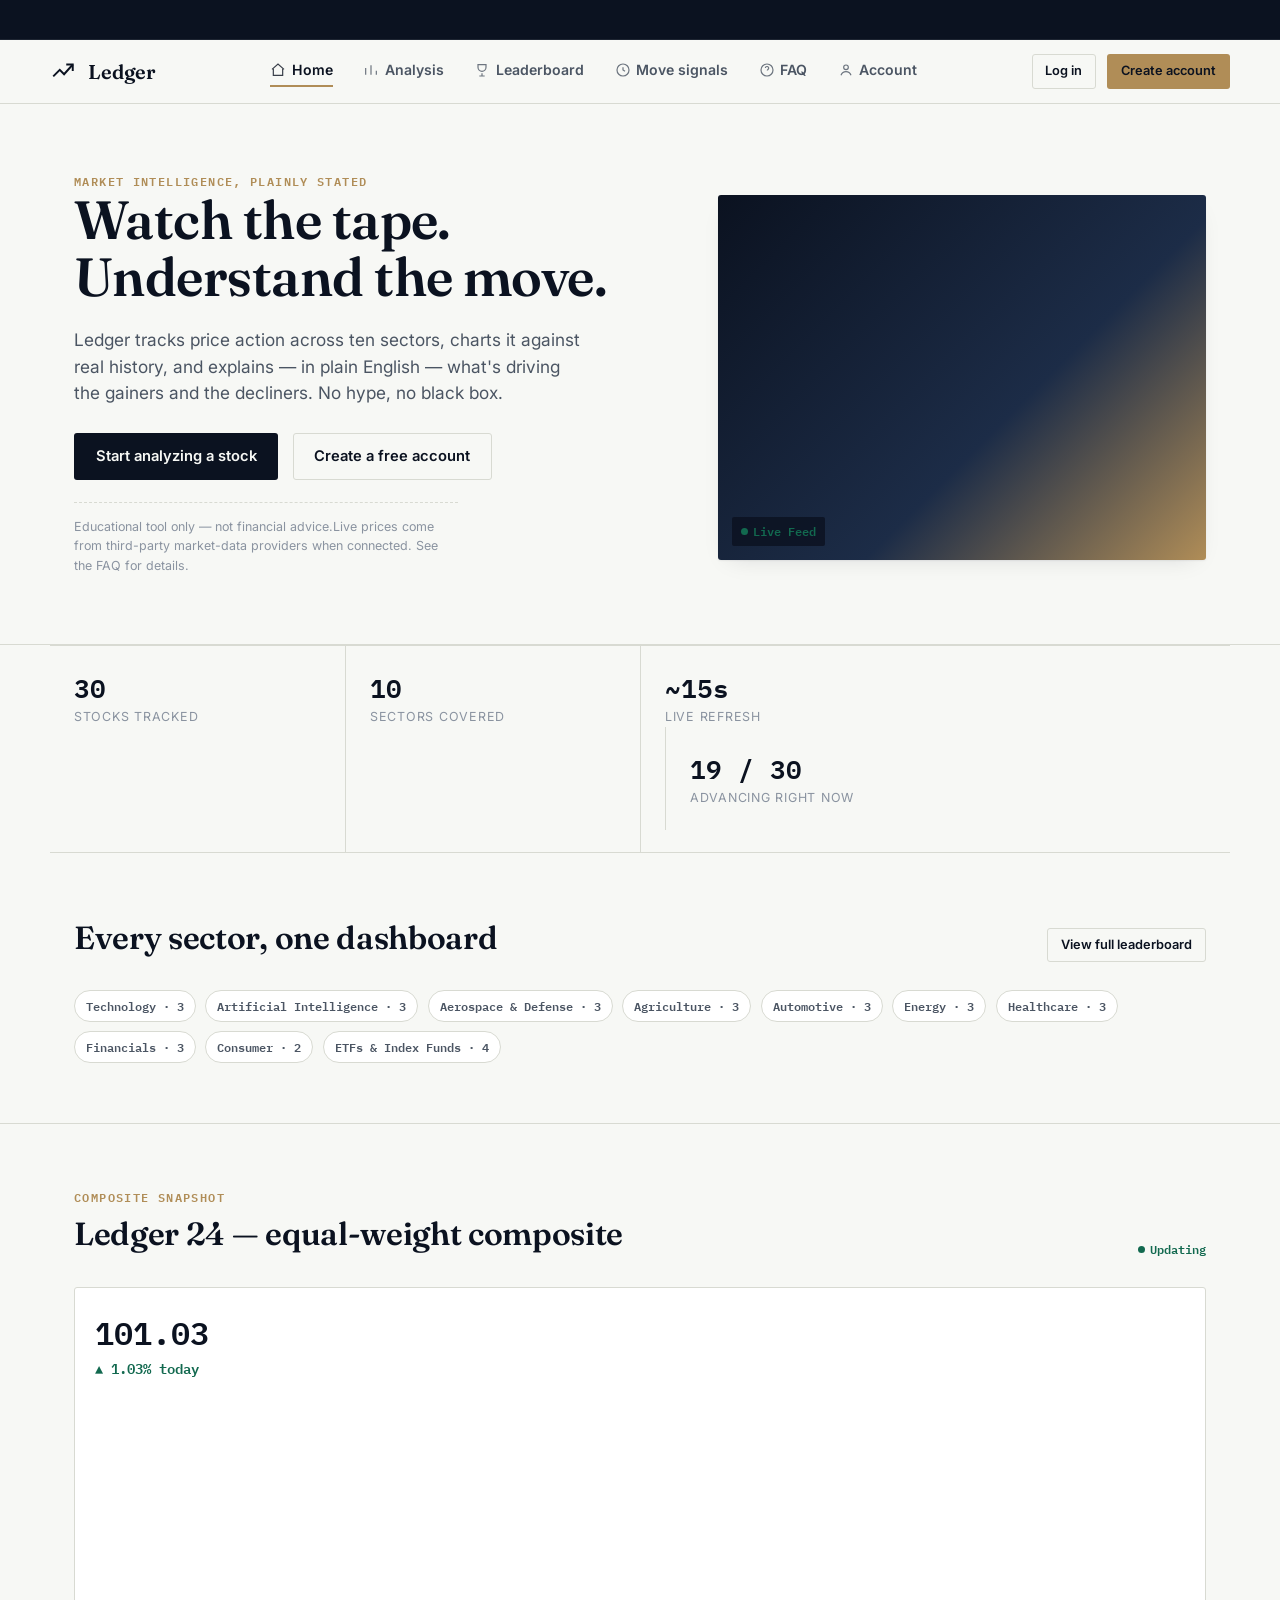
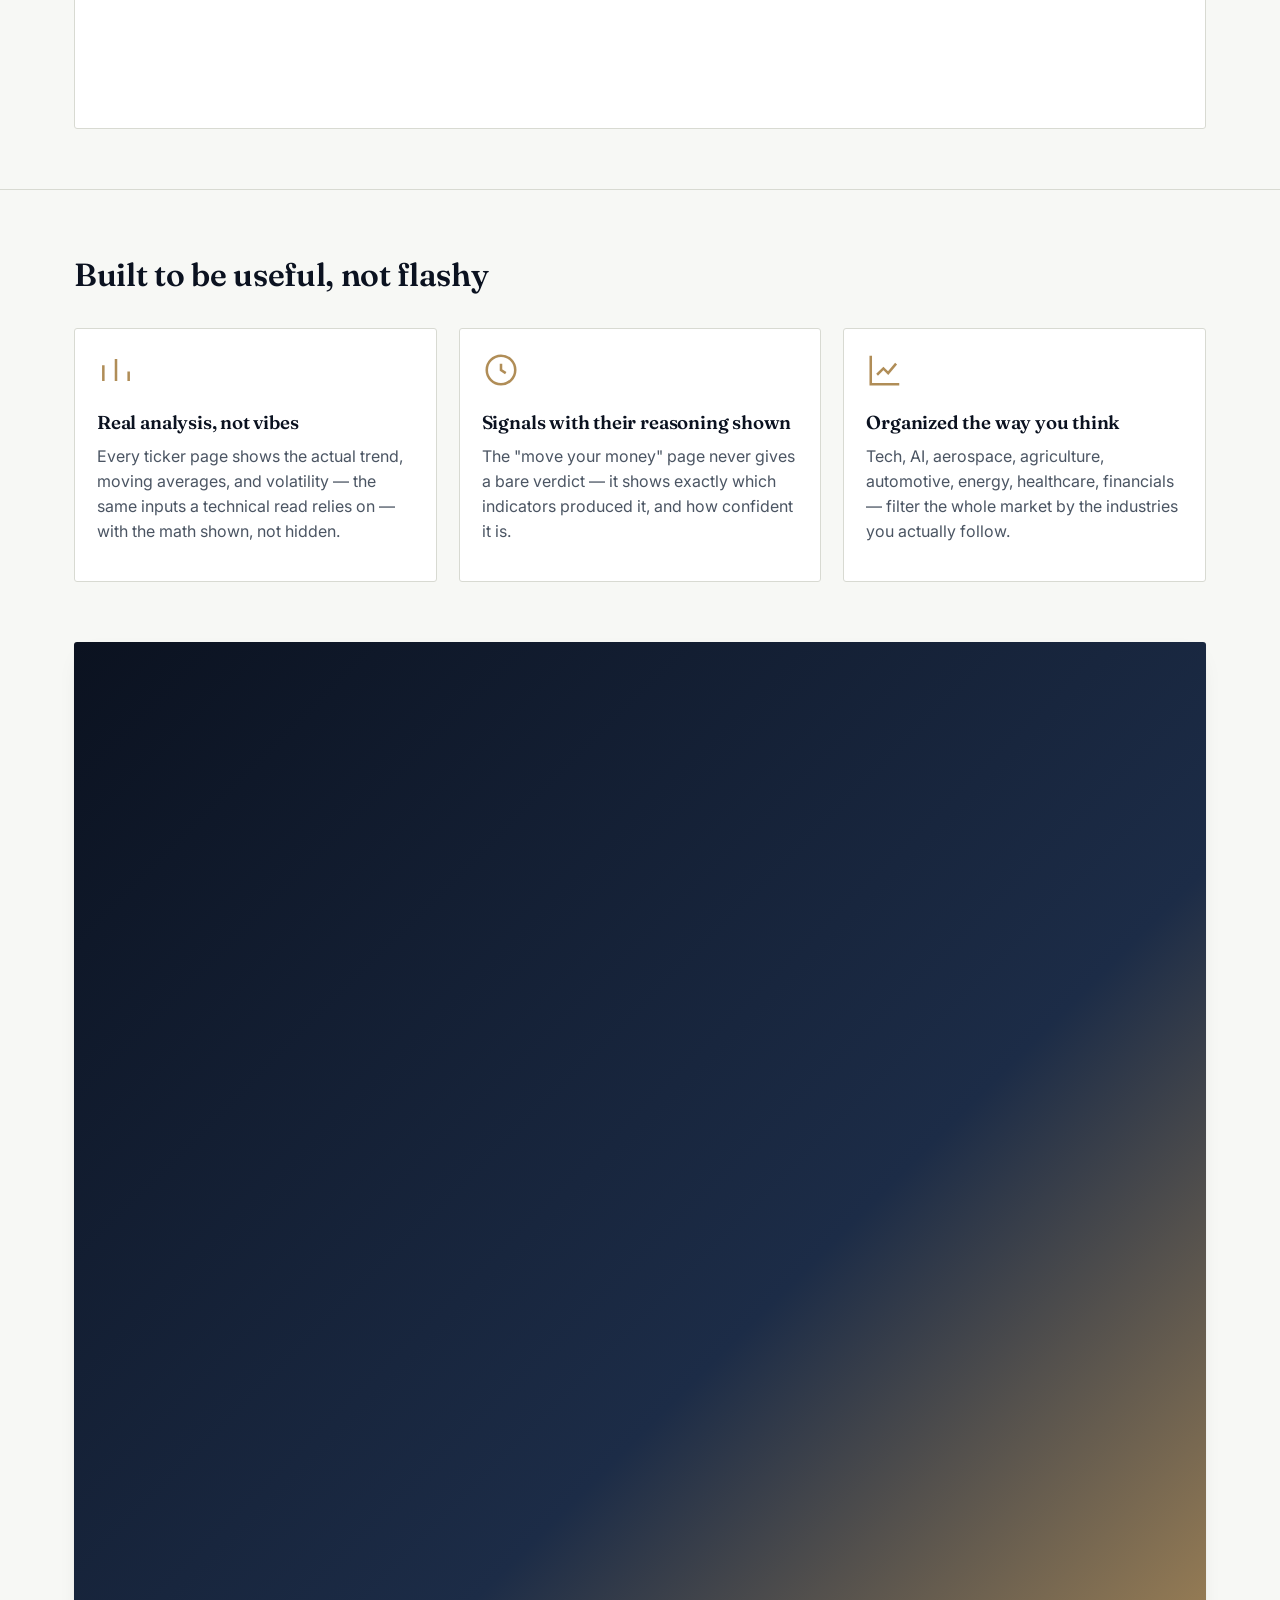
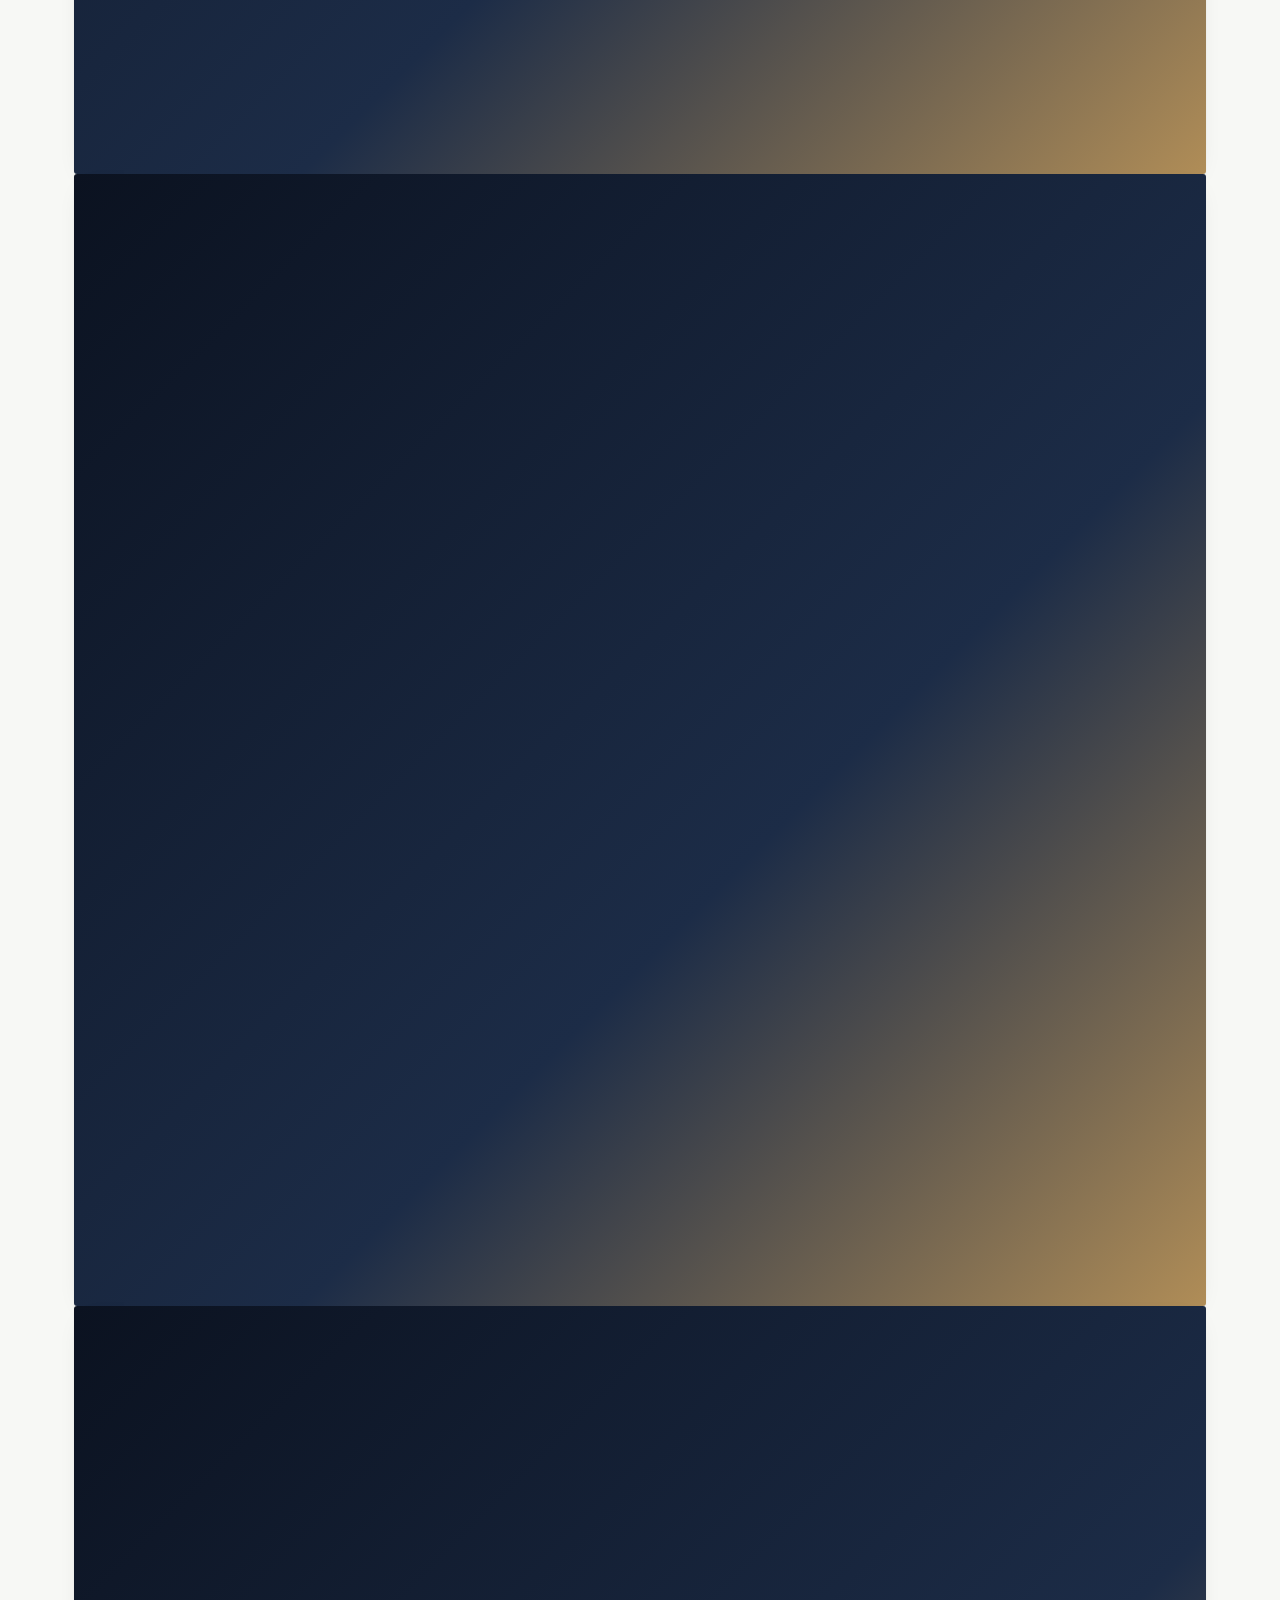
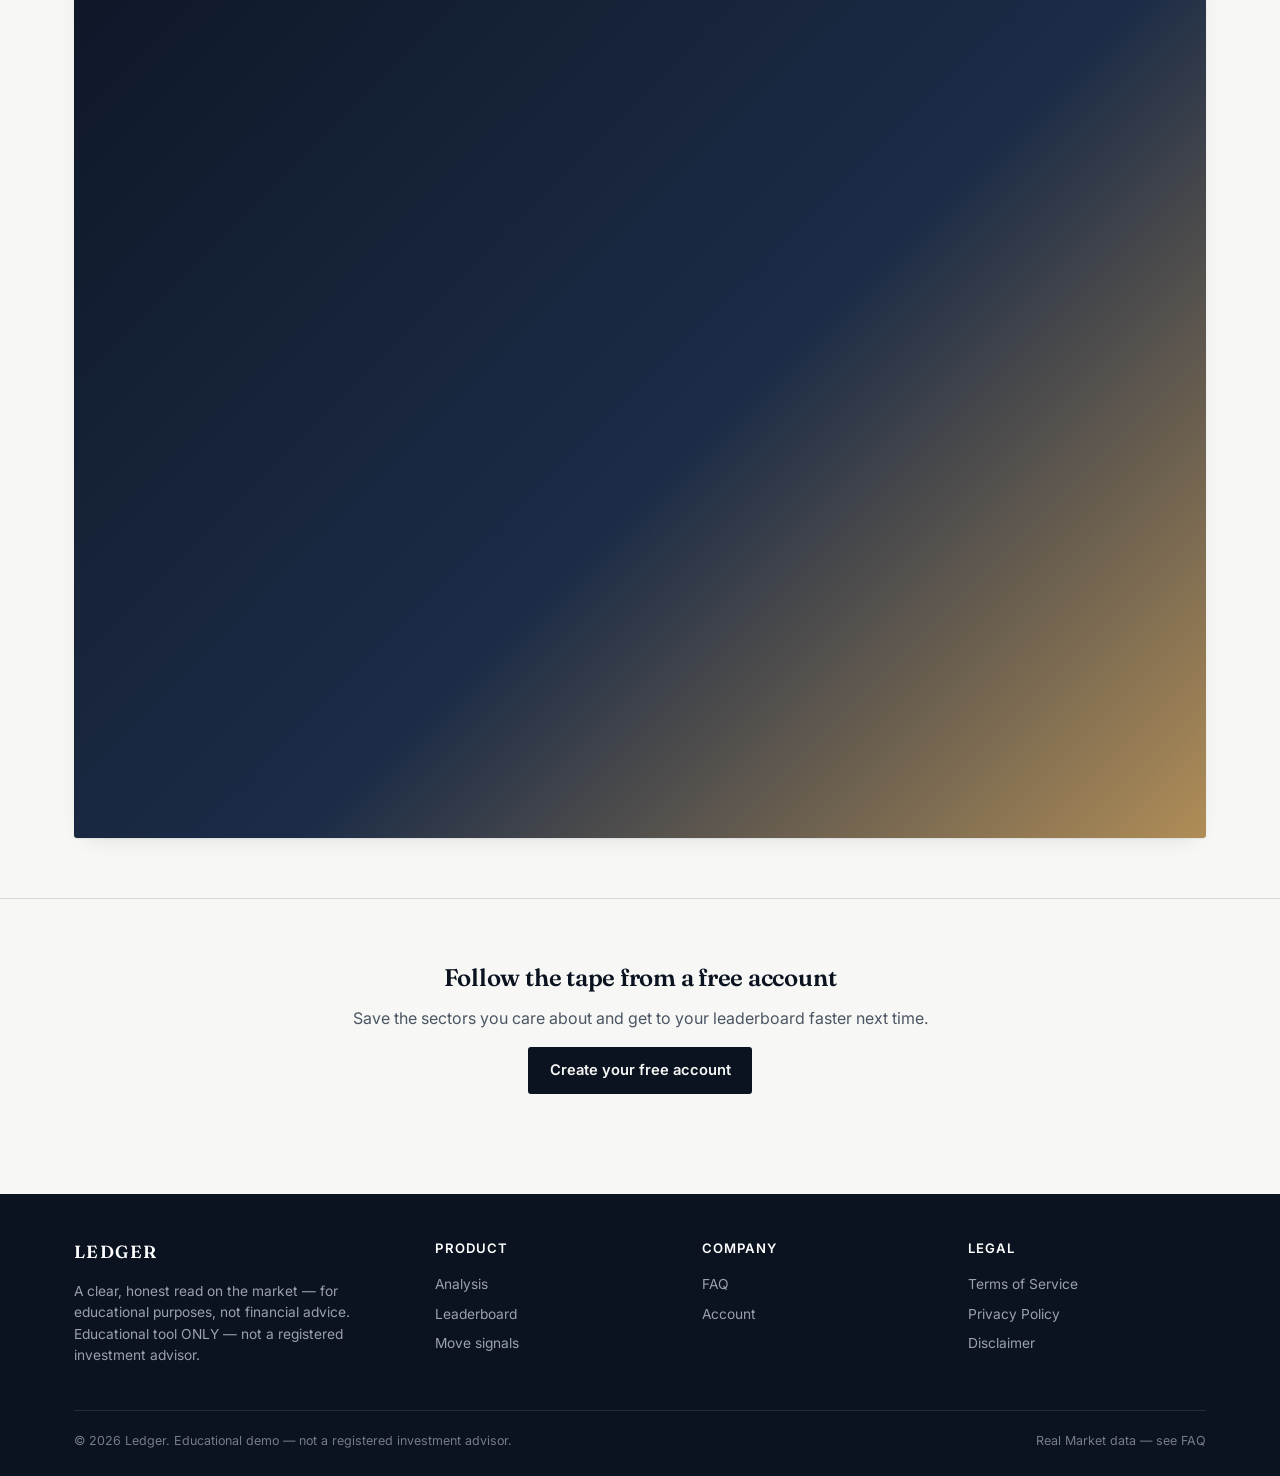
==== index.html @ cb47b46d "Initial commit via Netlify [skip ci]" ====
<!DOCTYPE html>
<html lang="en">
<head>
<meta charset="UTF-8">
<meta name="viewport" content="width=device-width, initial-scale=1.0">
<title>Ledger — Market analysis, signals &amp; sector intelligence</title>
<meta name="description" content="Ledger monitors the market across sectors, charts every move, and explains it in plain language.">
<link rel="preconnect" href="https://fonts.googleapis.com">
<link href="https://fonts.googleapis.com/css2?family=Fraunces:opsz,wght@9..144,500;9..144,600&family=Inter:wght@400;500;600;700&family=IBM+Plex+Mono:wght@400;500;600&display=swap" rel="stylesheet">
<link rel="stylesheet" href="css/style.css">
<style>
  .img-fallback{ background: linear-gradient(135deg,#0B1220,#1c2c47 60%,#B08D57); }
  .img-fallback img{ opacity:0; }
</style>
</head>
<body>

<div class="ticker-wrap"><div class="ticker-track" id="tickerTrack"></div></div>

<header class="site-header">
  <div class="container nav">
    <a href="index.html" class="brand">
      <svg viewBox="0 0 24 24" fill="none" stroke="currentColor" stroke-width="1.8"><path d="M3 17l6-6 4 4 8-9"/><path d="M15 6h6v6"/></svg>
      Ledger
    </a>
    <nav class="nav-links" id="navLinks">
      <a href="index.html"><svg viewBox="0 0 24 24" fill="none" stroke="currentColor" stroke-width="1.8"><path d="M3 11l9-8 9 8"/><path d="M5 10v10h14V10"/></svg>Home</a>
      <a href="analysis.html"><svg viewBox="0 0 24 24" fill="none" stroke="currentColor" stroke-width="1.8"><path d="M4 19V9M12 19V5M20 19v-6"/></svg>Analysis</a>
      <a href="leaderboard.html"><svg viewBox="0 0 24 24" fill="none" stroke="currentColor" stroke-width="1.8"><path d="M8 21h8M12 17v4M6 4h12v4a6 6 0 01-12 0V4z"/></svg>Leaderboard</a>
      <a href="signals.html"><svg viewBox="0 0 24 24" fill="none" stroke="currentColor" stroke-width="1.8"><circle cx="12" cy="12" r="9"/><path d="M12 8v4l3 2"/></svg>Move signals</a>
      <a href="faq.html"><svg viewBox="0 0 24 24" fill="none" stroke="currentColor" stroke-width="1.8"><circle cx="12" cy="12" r="9"/><path d="M9.5 9a2.5 2.5 0 015 .5c0 1.5-2 1.8-2 3.2M12 17h.01"/></svg>FAQ</a>
      <a href="account.html"><svg viewBox="0 0 24 24" fill="none" stroke="currentColor" stroke-width="1.8"><circle cx="12" cy="8" r="3.5"/><path d="M4.5 20c1.5-4 5-5.5 7.5-5.5s6 1.5 7.5 5.5"/></svg>Account</a>
    </nav>
    <div class="nav-actions">
      <a href="account.html" class="btn btn-ghost btn-sm">Log in</a>
      <a href="account.html" class="btn btn-brass btn-sm">Create account</a>
      <button class="nav-toggle" id="navToggle" aria-label="Toggle menu">
        <svg viewBox="0 0 24 24" fill="none" stroke="currentColor" stroke-width="1.8"><path d="M4 7h16M4 12h16M4 17h16"/></svg>
      </button>
    </div>
  </div>
</header>

<main>
  <section class="hero">
    <div class="container hero-grid">
      <div>
        <span class="eyebrow">Market intelligence, plainly stated</span>
        <h1>Watch the tape.<br>Understand the move.</h1>
        <p class="hero-lede">Ledger tracks price action across ten sectors, charts it against real history, and explains — in plain English — what's driving the gainers and the decliners. No hype, no black box.</p>
        <div class="hero-actions">
          <a href="analysis.html" class="btn btn-primary">Start analyzing a stock</a>
          <a href="account.html" class="btn btn-ghost">Create a free account</a>
        </div>
        <p class="disclaimer" style="margin-top:1.4rem;max-width:48ch;">Educational tool only — not financial advice.Live prices come from third-party market-data providers when connected. See the FAQ for details.</p>
      </div>
      <div class="hero-media img-fallback">
        <img src="https://images.unsplash.com/photo-1590283603385-17ffb3a7f29f?auto=format&fit=crop&w=1200&q=80" alt="Candlestick stock chart displayed on a trading screen" onerror="this.parentElement.classList.add('img-fallback')">
        <span class="hero-media-tag">
          <span class="badge-live"><span class="dot"></span>Live Feed</span>
        </span>
      </div>
    </div>
  </section>

  <section class="stat-strip container" style="padding-left:0;padding-right:0;">
    <div class="stat"><div class="num mono" id="statCount">30</div><div class="lbl">Stocks tracked</div></div>
    <div class="stat"><div class="num mono">10</div><div class="lbl">Sectors covered</div></div>
    <div class="stat"><div class="num mono">~15s</div><div class="lbl">Live refresh<footer/div></div>
    <div class="stat"><div class="num mono" id="statUp">–</div><div class="lbl">Advancing right now</div></div>
  </section>

  <section class="section">
    <div class="container">
      <div class="section-head">
        <h2>Every sector, one dashboard</h2>
        <a href="leaderboard.html" class="btn btn-ghost btn-sm">View full leaderboard</a>
      </div>
      <div class="sector-row" id="sectorChips"></div>
    </div>
  </section>

  <hr class="hairline">

  <section class="section">
    <div class="container">
      <div class="section-head">
        <div>
          <span class="eyebrow">Composite snapshot</span>
          <h2>Ledger 24 — equal-weight composite</h2>
        </div>
        <span class="badge-live"><span class="dot"></span>Updating</span>
      </div>
      <div class="chart-panel">
        <div class="chart-head">
          <div>
            <div class="chart-price mono" id="compositePrice">—</div>
            <div class="mono" id="compositeChange" style="font-size:.85rem;"></div>
          </div>
        </div>
        <div class="chart-canvas-holder"><canvas id="compositeChart"></canvas></div>
      </div>
    </div>
  </section>

  <hr class="hairline">

  <section class="section">
    <div class="container">
      <div class="section-head"><h2>Built to be useful, not flashy</h2></div>
      <div class="grid-3">
        <div class="card">
          <svg class="card-icon" viewBox="0 0 24 24" fill="none" stroke="currentColor" stroke-width="1.6"><path d="M4 19V9M12 19V5M20 19v-6"/></svg>
          <h3>Real analysis, not vibes</h3>
          <p>Every ticker page shows the actual trend, moving averages, and volatility — the same inputs a technical read relies on — with the math shown, not hidden.</p>
        </div>
        <div class="card">
          <svg class="card-icon" viewBox="0 0 24 24" fill="none" stroke="currentColor" stroke-width="1.6"><circle cx="12" cy="12" r="9"/><path d="M12 8v4l3 2"/></svg>
          <h3>Signals with their reasoning shown</h3>
          <p>The "move your money" page never gives a bare verdict — it shows exactly which indicators produced it, and how confident it is.</p>
        </div>
        <div class="card">
          <svg class="card-icon" viewBox="0 0 24 24" fill="none" stroke="currentColor" stroke-width="1.6"><path d="M3 3v18h18"/><path d="M7 15l4-4 3 3 5-6"/></svg>
          <h3>Organized the way you think</h3>
          <p>Tech, AI, aerospace, agriculture, automotive, energy, healthcare, financials — filter the whole market by the industries you actually follow.</p>
        </div>
      </div>
    </div>
  </section>

  <section class="section" style="padding-top:0;">
    <div class="container"
      <div class="grid-3">
        <div class="hero-media img-fallback" style="aspect-ratio:1;">
          <img style="aspect-ratio:1;" src="https://images.unsplash.com/photo-1526304640581-d334cdbbf45e?auto=format&fit=crop&w=600&q=80" alt="Wheat field representing agricultural sector" onerror="this.parentElement.classList.add('img-fallback')">
        </div>
        <div class="hero-media img-fallback" style="aspect-ratio:1;">
          <img style="aspect-ratio:1;" src="https://images.unsplash.com/photo-1518186285589-2f7649de83e0?auto=format&fit=crop&w=600&q=80" alt="Circuit board representing the technology sector" onerror="this.parentElement.classList.add('img-fallback')">
        </div>
        <div class="hero-media img-fallback" style="aspect-ratio:1;">
          <img style="aspect-ratio:1;" src="https://images.unsplash.com/photo-1487958449943-2429e8be8625?auto=format&fit=crop&w=600&q=80" alt="Financial district skyline at dusk" onerror="this.parentElement.classList.add('img-fallback')">
        </div>
      </div>
    </div>
  </section>

  <hr class="hairline">

  <section class="section">
    <div class="container text-center" style="max-width:640px;margin:0 auto;">
      <h2>Follow the tape from a free account</h2>
      <p>Save the sectors you care about and get to your leaderboard faster next time.</p>
      <a href="account.html" class="btn btn-primary">Create your free account</a>
    </div>
  </section>
</main>

<footer class="site-footer">
  <div class="container">
    <div class="footer-grid">
      <div>
        <h4 style="font-family:var(--font-display);font-size:1.1rem;">Ledger</h4>
        <p style="color:#9BA1AE;font-size:.86rem;max-width:32ch;">A clear, honest read on the market — for educational purposes, not financial advice. Educational tool ONLY — not a registered investment advisor.</p>
      </div>
      <div><h4>Product</h4>
        <a href="analysis.html">Analysis</a><a href="leaderboard.html">Leaderboard</a><a href="signals.html">Move signals</a>
      </div>
      <div><h4>Company</h4>
        <a href="faq.html">FAQ</a><a href="account.html">Account</a>
      </div>
      <div><h4>Legal</h4>
        <a href="terms.html">Terms of Service</a><a href="privacy.html">Privacy Policy</a><a href="faq.html#disclaimer">Disclaimer</a>
      </div>
    </div>
    <div class="footer-bottom">
      <span>© 2026 Ledger. Educational demo — not a registered investment advisor.</span>
      <span>Real Market data — see FAQ</span>
    </div>
  </div>
</footer>

<script src="https://cdn.jsdelivr.net/npm/chart.js@4.4.4/dist/chart.umd.min.js"></script>
<script src="js/main.js"></script>
<script src="js/live-data.js"></script>
<script>
  function renderSectorChips(){
    const wrap = document.getElementById('sectorChips');
    if(!wrap) return;
    wrap.innerHTML = window.LedgerSectors.map(s=>{
      const count = window.LedgerStocks.filter(x=>x.s===s).length;
      return `<a class="chip" href="leaderboard.html#${encodeURIComponent(s)}">${s} · ${count}</a>`;
    }).join('');
  }

  function updateStats(){
    const up = window.LedgerStocks.filter(s=>window.LedgerPct(s) >= 0).length;
    const el = document.getElementById('statUp');
    if(el) el.textContent = up + ' / ' + window.LedgerStocks.length;
  }

  let compositeChart;
  function compositeSeries(){
    const len = window.LedgerStocks[0].history.length;
    const series = [];
    for(let i=0;i<len;i++){
      let sum = 0;
      window.LedgerStocks.forEach(s=> sum += (s.history[i] / s.history[0]));
      series.push(+(100 * sum / window.LedgerStocks.length).toFixed(2));
    }
    return series;
  }

  function renderComposite(){
    const series = compositeSeries();
    const priceEl = document.getElementById('compositePrice');
    const chgEl = document.getElementById('compositeChange');
    const last = series[series.length-1], first = series[0];
    const chg = ((last-first)/first*100);
    if(priceEl) priceEl.textContent = last.toFixed(2);
    if(chgEl){ chgEl.textContent = (chg>=0?'▲ ':'▼ ') + Math.abs(chg).toFixed(2) + '% today'; chgEl.className = 'mono ' + (chg>=0?'pos':'neg'); }
    const ctx = document.getElementById('compositeChart');
    if(!ctx) return;
    const color = chg>=0 ? '#12694F' : '#A6303B';
    const labels = window.LedgerTimeLabels(series.length);
    if(compositeChart){
      compositeChart.data.datasets[0] = window.LedgerLineDataset(series, color);
      compositeChart.update('none');
    } else {
      compositeChart = new Chart(ctx, {
        type:'line',
        data:{ labels, datasets:[ window.LedgerLineDataset(series, color) ] },
        options: window.LedgerChartOptionsBase()
      });
    }
  }

  document.addEventListener('DOMContentLoaded', ()=>{ renderSectorChips(); updateStats(); renderComposite(); });
  document.addEventListener('ledger:tick', ()=>{ updateStats(); renderComposite(); });
</script>
</body>
</html>
---- css/style.css ----
/* =========================================================
   LEDGER — design tokens
   Palette: ink navy / paper / ledger green / signal red / brass
   Type: Fraunces (display) + Inter (body/UI) + IBM Plex Mono (data)
   ========================================================= */
:root{
  --ink:        #0B1220;
  --ink-soft:   #131c2e;
  --paper:      #F7F8F5;
  --paper-dim:  #ECEEE8;
  --rule:       #D8DAD2;
  --slate:      #4B5563;
  --slate-dim:  #8A93A0;
  --green:      #12694F;
  --green-bg:   #E6F0EB;
  --red:        #A6303B;
  --red-bg:     #F4E6E7;
  --brass:      #B08D57;
  --brass-dim:  #E7DCC7;
  --white:      #FFFFFF;

  --font-display: "Fraunces", Georgia, serif;
  --font-body:    "Inter", -apple-system, BlinkMacSystemFont, sans-serif;
  --font-mono:    "IBM Plex Mono", "Courier New", monospace;

  --radius: 3px;
  --shadow: 0 1px 2px rgba(11,18,32,0.06), 0 8px 24px -12px rgba(11,18,32,0.15);
  --maxw: 1180px;
}

@media (prefers-reduced-motion: reduce){
  *{ animation-duration: 0.01ms !important; animation-iteration-count: 1 !important; transition-duration: 0.01ms !important; scroll-behavior: auto !important; }
}

*,*::before,*::after{ box-sizing: border-box; }
html{ scroll-behavior: smooth; }
body{
  margin:0;
  font-family: var(--font-body);
  background: var(--paper);
  color: var(--ink);
  line-height: 1.55;
  -webkit-font-smoothing: antialiased;
}
img{ max-width:100%; display:block; }
a{ color: inherit; text-decoration: none; }
h1,h2,h3,h4{ font-family: var(--font-display); font-weight: 600; margin: 0 0 .4em; letter-spacing: -0.01em; }
p{ margin: 0 0 1em; color: var(--slate); }
.mono{ font-family: var(--font-mono); }
.container{ max-width: var(--maxw); margin: 0 auto; padding: 0 24px; }
.eyebrow{
  font-family: var(--font-mono); text-transform: uppercase; letter-spacing: .12em;
  font-size: .72rem; color: var(--brass); font-weight:600;
}
::selection{ background: var(--brass-dim); }
:focus-visible{ outline: 2px solid var(--brass); outline-offset: 2px; }

/* ---------- Buttons ---------- */
.btn{
  display:inline-flex; align-items:center; justify-content:center; gap:.5em;
  font-family: var(--font-body); font-weight: 600; font-size: .92rem;
  padding: .75em 1.4em; border-radius: var(--radius); border: 1px solid transparent;
  cursor: pointer; transition: transform .15s ease, background .15s ease, border-color .15s ease;
  white-space: nowrap;
}
.btn:active{ transform: translateY(1px); }
.btn-primary{ background: var(--ink); color: var(--paper); }
.btn-primary:hover{ background: var(--ink-soft); }
.btn-brass{ background: var(--brass); color: var(--ink); }
.btn-brass:hover{ background:#9c7a49; }
.btn-ghost{ background: transparent; border-color: var(--rule); color: var(--ink); }
.btn-ghost:hover{ border-color: var(--ink); }
.btn-block{ width:100%; }
.btn-sm{ padding:.5em 1em; font-size:.8rem; }

/* ---------- Ticker tape (signature element) ---------- */
.ticker-wrap{
  background: var(--ink); border-bottom: 1px solid rgba(255,255,255,.08);
  overflow: hidden; position: relative; height: 40px;
}
.ticker-track{
  display:flex; align-items:center; gap: 2.5rem; white-space: nowrap;
  position:absolute; left:0; top:0; height:100%;
  animation: ticker-scroll 42s linear infinite;
  padding-left: 100%;
}
.ticker-wrap:hover .ticker-track{ animation-play-state: paused; }
@keyframes ticker-scroll{ from{ transform: translateX(0);} to{ transform: translateX(-100%);} }
.ticker-item{ font-family: var(--font-mono); font-size:.78rem; color:#C9CDD6; display:flex; align-items:center; gap:.5em; }
.ticker-item b{ color:#fff; font-weight:600; }
.ticker-item .up{ color:#5FBE96; }
.ticker-item .down{ color:#E08A93; }

/* ---------- Header / Nav ---------- */
.site-header{
  position: sticky; top:0; z-index:50; background: var(--paper);
  border-bottom: 1px solid var(--rule);
}
.nav{
  display:flex; align-items:center; justify-content:space-between; gap:1rem;
  padding: 14px 0;
}
.brand{ display:flex; align-items:center; gap:.6em; font-family: var(--font-display); font-weight:600; font-size:1.25rem; }
.brand svg{ width:26px; height:26px; }
.nav-links{ display:flex; align-items:center; gap: 1.9rem; }
.nav-links a{
  font-size:.88rem; font-weight:600; color: var(--slate); display:flex; align-items:center; gap:.4em;
  padding: .3em 0; border-bottom: 2px solid transparent;
}
.nav-links a svg{ width:16px; height:16px; opacity:.8; }
.nav-links a:hover, .nav-links a.active{ color: var(--ink); border-color: var(--brass); }
.nav-actions{ display:flex; align-items:center; gap:.7rem; }
.nav-toggle{ display:none; background:none; border:none; cursor:pointer; padding:6px; }
.nav-toggle svg{ width:24px; height:24px; }

@media (max-width: 860px){
  .nav-links{
    position: fixed; inset: 64px 0 0 0; background: var(--paper); flex-direction: column;
    align-items: flex-start; padding: 28px 24px; gap: 1.4rem; transform: translateX(100%);
    transition: transform .25s ease; overflow-y:auto;
  }
  .nav-links.open{ transform: translateX(0); }
  .nav-links a{ font-size:1.05rem; width:100%; }
  .nav-toggle{ display:block; }
  .nav-actions .btn-ghost{ display:none; }
}

/* ---------- Hero ---------- */
.hero{ padding: 64px 0 56px; border-bottom: 1px solid var(--rule); }
.hero-grid{ display:grid; grid-template-columns: 1.1fr .9fr; gap: 48px; align-items:center; }
.hero h1{ font-size: clamp(2.1rem, 4.2vw, 3.4rem); line-height:1.05; }
.hero-lede{ font-size: 1.08rem; max-width: 46ch; }
.hero-actions{ display:flex; gap: .9rem; flex-wrap:wrap; margin-top: 1.6rem; }
.hero-media{ position:relative; border-radius: var(--radius); overflow:hidden; box-shadow: var(--shadow); }
.hero-media img{ width:100%; height: 100%; object-fit: cover; aspect-ratio: 4/3; }
.hero-media-tag{
  position:absolute; left:14px; bottom:14px; background: rgba(11,18,32,.82); color:#fff;
  font-family: var(--font-mono); font-size:.72rem; padding: .5em .8em; border-radius: 2px;
}
@media (max-width: 860px){ .hero-grid{ grid-template-columns: 1fr; } .hero{ padding: 40px 0 40px; } }

/* ---------- Stat strip ---------- */
.stat-strip{ display:grid; grid-template-columns: repeat(4,1fr); border-top:1px solid var(--rule); border-bottom:1px solid var(--rule); }
.stat{ padding: 22px 24px; border-left: 1px solid var(--rule); }
.stat:first-child{ border-left:none; }
.stat .num{ font-family: var(--font-mono); font-size:1.6rem; font-weight:600; }
.stat .lbl{ font-size:.78rem; color: var(--slate-dim); text-transform:uppercase; letter-spacing:.06em; }
@media (max-width: 760px){ .stat-strip{ grid-template-columns: repeat(2,1fr);} .stat:nth-child(3){ border-left:none;} }

/* ---------- Sections ---------- */
.section{ padding: 60px 0; }
.section-head{ display:flex; align-items:flex-end; justify-content:space-between; gap:1rem; margin-bottom: 28px; flex-wrap:wrap; }
.section-head h2{ font-size: clamp(1.5rem, 3vw, 2rem); margin:0; }
.hairline{ border:none; border-top:1px solid var(--rule); margin: 0; }

/* ---------- Cards / Grid ---------- */
.grid-3{ display:grid; grid-template-columns: repeat(3, 1fr); gap: 22px; }
.grid-2{ display:grid; grid-template-columns: repeat(2, 1fr); gap: 22px; }
@media (max-width: 900px){ .grid-3{ grid-template-columns: 1fr 1fr; } }
@media (max-width: 640px){ .grid-3, .grid-2{ grid-template-columns: 1fr; } }

.card{ background: var(--white); border:1px solid var(--rule); border-radius: var(--radius); padding: 22px; }
.card-icon{ width:38px; height:38px; color: var(--brass); margin-bottom: 12px; }

/* Sector chips */
.sector-row{ display:flex; flex-wrap:wrap; gap:.6rem; }
.chip{
  font-family: var(--font-mono); font-size:.76rem; padding: .45em .9em; border-radius: 999px;
  border:1px solid var(--rule); background: var(--white); cursor:pointer; color: var(--slate); font-weight:600;
}
.chip.active, .chip:hover{ border-color: var(--ink); color: var(--ink); }

/* ---------- Tables (leaderboard) ---------- */
.table-wrap{ overflow-x:auto; border:1px solid var(--rule); border-radius: var(--radius); background:var(--white); }
table{ width:100%; border-collapse: collapse; min-width: 560px; }
th,td{ text-align:left; padding: 12px 16px; font-size:.88rem; border-bottom: 1px solid var(--rule); }
th{ font-family: var(--font-mono); font-size:.72rem; text-transform:uppercase; letter-spacing:.06em; color: var(--slate-dim); font-weight:600; background: var(--paper-dim); }
tr:last-child td{ border-bottom:none; }
td.num{ font-family: var(--font-mono); }
.tag{ font-family: var(--font-mono); font-size:.7rem; padding:.25em .6em; border-radius:2px; background: var(--paper-dim); color: var(--slate); }
.pos{ color: var(--green); font-weight:600; }
.neg{ color: var(--red); font-weight:600; }
.pos-bg{ background: var(--green-bg); }
.neg-bg{ background: var(--red-bg); }
.flash-up{ animation: flashUp .6s ease; }
.flash-down{ animation: flashDown .6s ease; }
@keyframes flashUp{ 0%{ background: var(--green-bg);} 100%{ background: transparent;} }
@keyframes flashDown{ 0%{ background: var(--red-bg);} 100%{ background: transparent;} }

/* ---------- Chart panel ---------- */
.chart-panel{ background: var(--white); border:1px solid var(--rule); border-radius: var(--radius); padding: 20px; }
.chart-head{ display:flex; justify-content:space-between; align-items:flex-start; margin-bottom: 10px; flex-wrap:wrap; gap:10px;}
.chart-price{ font-family: var(--font-mono); font-size:2rem; font-weight:600; }
.chart-canvas-holder{ height: 320px; }
.range-row{ display:flex; gap:.4rem; margin-top:10px; }
.range-btn{ font-family: var(--font-mono); font-size:.72rem; padding:.35em .8em; border:1px solid var(--rule); background:transparent; border-radius: 2px; cursor:pointer; }
.range-btn.active{ background: var(--ink); color:#fff; border-color: var(--ink); }

/* ---------- Search / select ---------- */
.field{ display:flex; flex-direction:column; gap:.4em; margin-bottom: 1rem; }
.field label{ font-size:.78rem; font-weight:600; color: var(--slate); }
input, select, textarea{
  font-family: var(--font-body); font-size:.94rem; padding:.75em .9em; border:1px solid var(--rule);
  border-radius: var(--radius); background: var(--white); color: var(--ink);
}
input:focus, select:focus, textarea:focus{ border-color: var(--ink); }
.search-row{ display:flex; gap:.6rem; flex-wrap:wrap; }
.search-row input{ flex:1; min-width:200px; }

/* ---------- Signal cards ---------- */
.signal-banner{
  background: var(--ink); color: var(--paper); border-radius: var(--radius); padding: 20px 24px;
  display:flex; gap: 14px; align-items:flex-start; margin-bottom: 28px;
}
.signal-banner svg{ width:22px; height:22px; flex-shrink:0; color: var(--brass); margin-top:2px; }
.signal-banner p{ color:#D9DCE3; margin:0; font-size:.9rem; }
.signal-card{ border:1px solid var(--rule); border-radius: var(--radius); background:var(--white); padding: 20px; display:flex; flex-direction:column; gap:10px; }
.signal-verdict{ display:inline-flex; align-items:center; gap:.5em; font-family: var(--font-mono); font-size:.76rem; font-weight:700; padding:.35em .7em; border-radius: 2px; width:fit-content; }
.verdict-add{ background: var(--green-bg); color: var(--green); }
.verdict-trim{ background: var(--red-bg); color: var(--red); }
.verdict-hold{ background: var(--brass-dim); color:#8a6a34; }
.signal-meta{ font-family: var(--font-mono); font-size:.78rem; color: var(--slate-dim); display:flex; justify-content:space-between; }
.bar-track{ height:6px; background: var(--paper-dim); border-radius: 3px; overflow:hidden; }
.bar-fill{ height:100%; background: var(--brass); }

/* ---------- FAQ ---------- */
.faq-item{ border-bottom: 1px solid var(--rule); }
.faq-q{
  width:100%; text-align:left; background:none; border:none; padding: 18px 4px; cursor:pointer;
  display:flex; justify-content:space-between; align-items:center; font-family: var(--font-body);
  font-weight:600; font-size:1rem; color: var(--ink); gap:1rem;
}
.faq-q svg{ width:18px; height:18px; flex-shrink:0; transition: transform .2s ease; color: var(--brass); }
.faq-item.open .faq-q svg{ transform: rotate(45deg); }
.faq-a{ max-height:0; overflow:hidden; transition: max-height .25s ease; }
.faq-item.open .faq-a{ max-height: 400px; }
.faq-a p{ padding: 0 4px 18px; margin:0; }

/* ---------- Auth ---------- */
.auth-wrap{ max-width: 440px; margin: 0 auto; }
.auth-tabs{ display:flex; border:1px solid var(--rule); border-radius: var(--radius); overflow:hidden; margin-bottom: 24px; }
.auth-tab{ flex:1; padding: .8em; text-align:center; font-weight:600; font-size:.9rem; background: var(--white); cursor:pointer; border:none; border-right:1px solid var(--rule); }
.auth-tab:last-child{ border-right:none; }
.auth-tab.active{ background: var(--ink); color:#fff; }
.auth-panel{ display:none; }
.auth-panel.active{ display:block; }
.form-note{ font-size:.82rem; color: var(--slate-dim); text-align:center; margin-top: 14px; }
.alert{ padding: .8em 1em; border-radius: var(--radius); font-size:.85rem; margin-bottom: 14px; display:none; }
.alert.show{ display:block; }
.alert-error{ background: var(--red-bg); color: var(--red); }
.alert-success{ background: var(--green-bg); color: var(--green); }
.session-box{ border:1px solid var(--rule); border-radius: var(--radius); padding: 20px; background: var(--white); }

/* ---------- Footer ---------- */
.site-footer{ background: var(--ink); color:#B9BEC9; padding: 44px 0 26px; margin-top: 40px; }
.footer-grid{ display:grid; grid-template-columns: 1.4fr 1fr 1fr 1fr; gap: 28px; margin-bottom: 30px; }
.footer-grid h4{ color:#fff; font-family: var(--font-body); font-size:.82rem; text-transform:uppercase; letter-spacing:.08em; margin-bottom: .9em; }
.footer-grid a{ display:block; font-size:.86rem; color:#9BA1AE; padding: .3em 0; }
.footer-grid a:hover{ color:#fff; }
.footer-bottom{ border-top: 1px solid rgba(255,255,255,.1); padding-top: 20px; font-size:.78rem; display:flex; justify-content:space-between; flex-wrap:wrap; gap:10px; color:#767C88; }
@media (max-width: 760px){ .footer-grid{ grid-template-columns: 1fr 1fr; } }

/* ---------- Disclaimer ---------- */
.disclaimer{
  font-size:.78rem; color: var(--slate-dim); border-top:1px dashed var(--rule); margin-top: 20px; padding-top: 14px;
}

/* ---------- Utility ---------- */
.mt-0{margin-top:0} .mb-0{margin-bottom:0}
.text-center{ text-align:center; }
.badge-live{
  display:inline-flex; align-items:center; gap:.4em; font-family: var(--font-mono); font-size:.72rem;
  color: var(--green); font-weight:600;
}
.badge-live .dot{ width:7px; height:7px; border-radius:50%; background: var(--green); animation: pulse 1.6s ease infinite; }
@keyframes pulse{ 0%,100%{ opacity:1;} 50%{ opacity:.35;} }
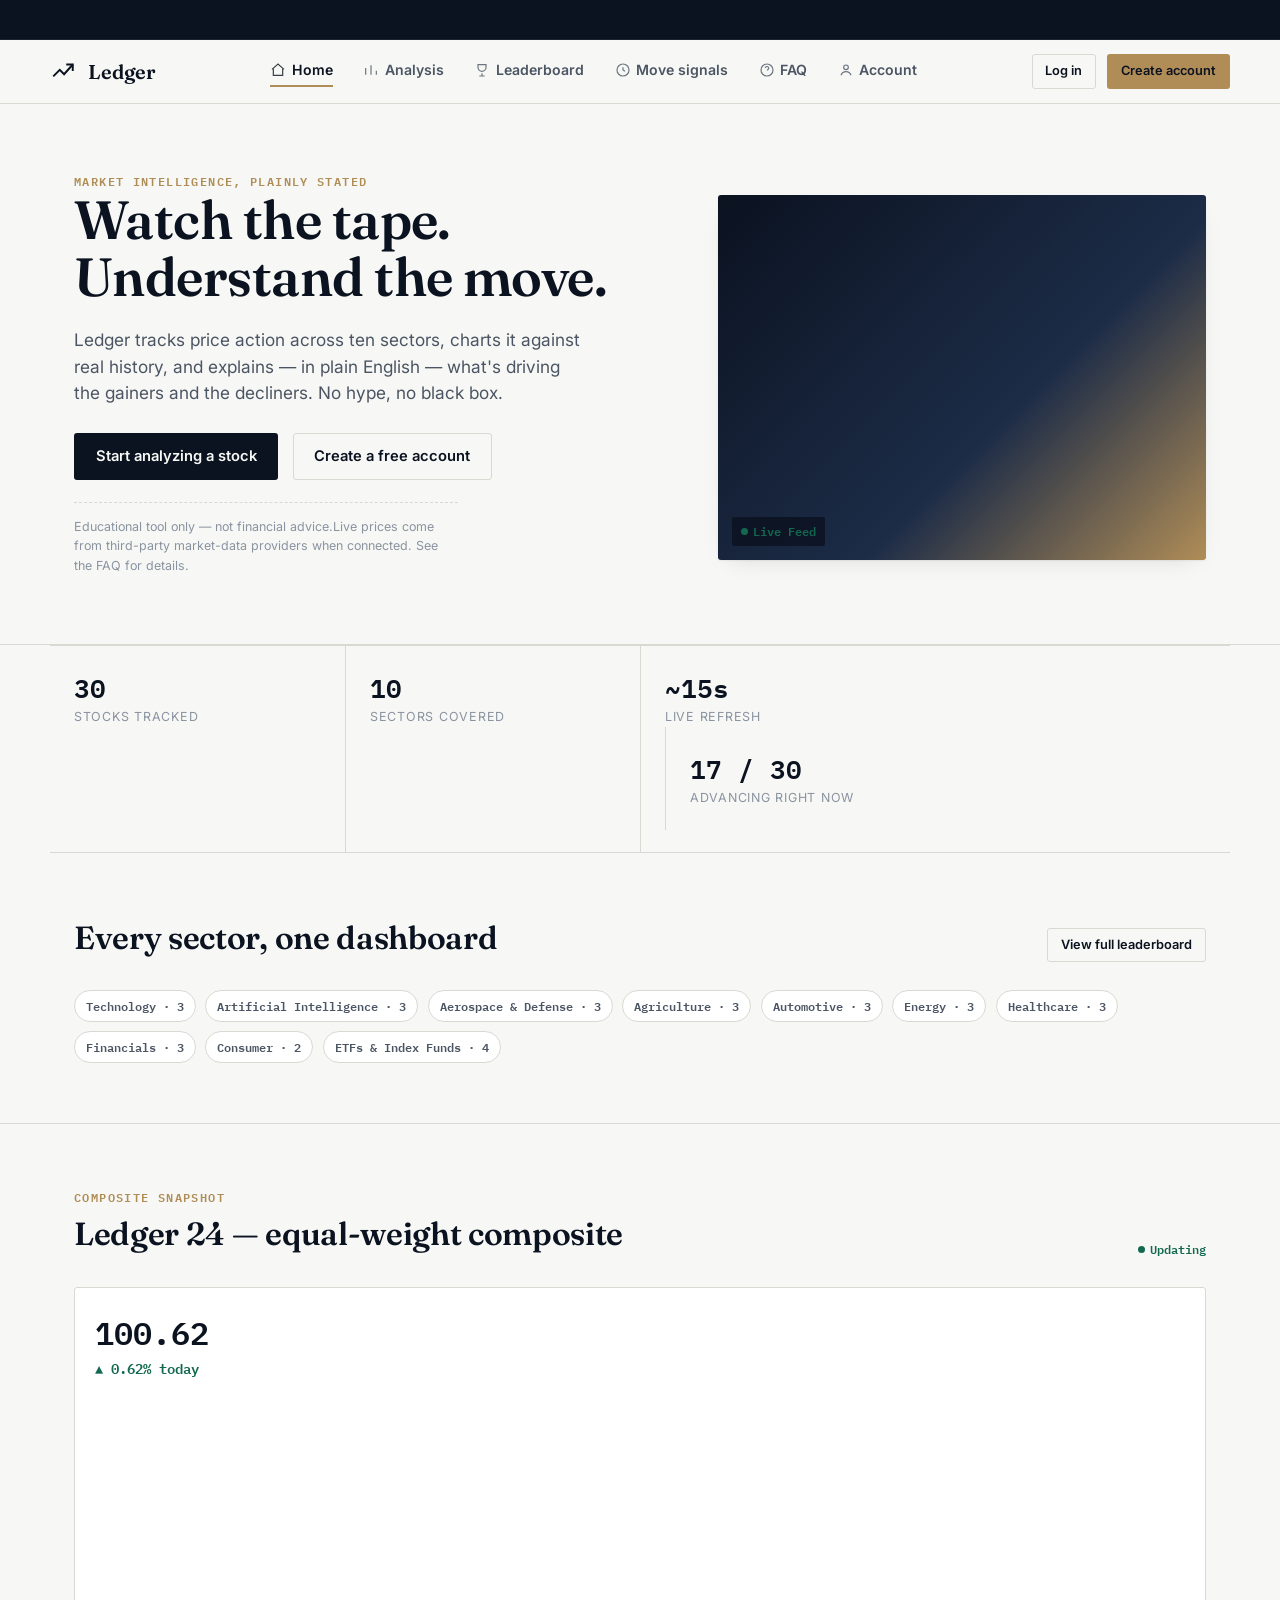
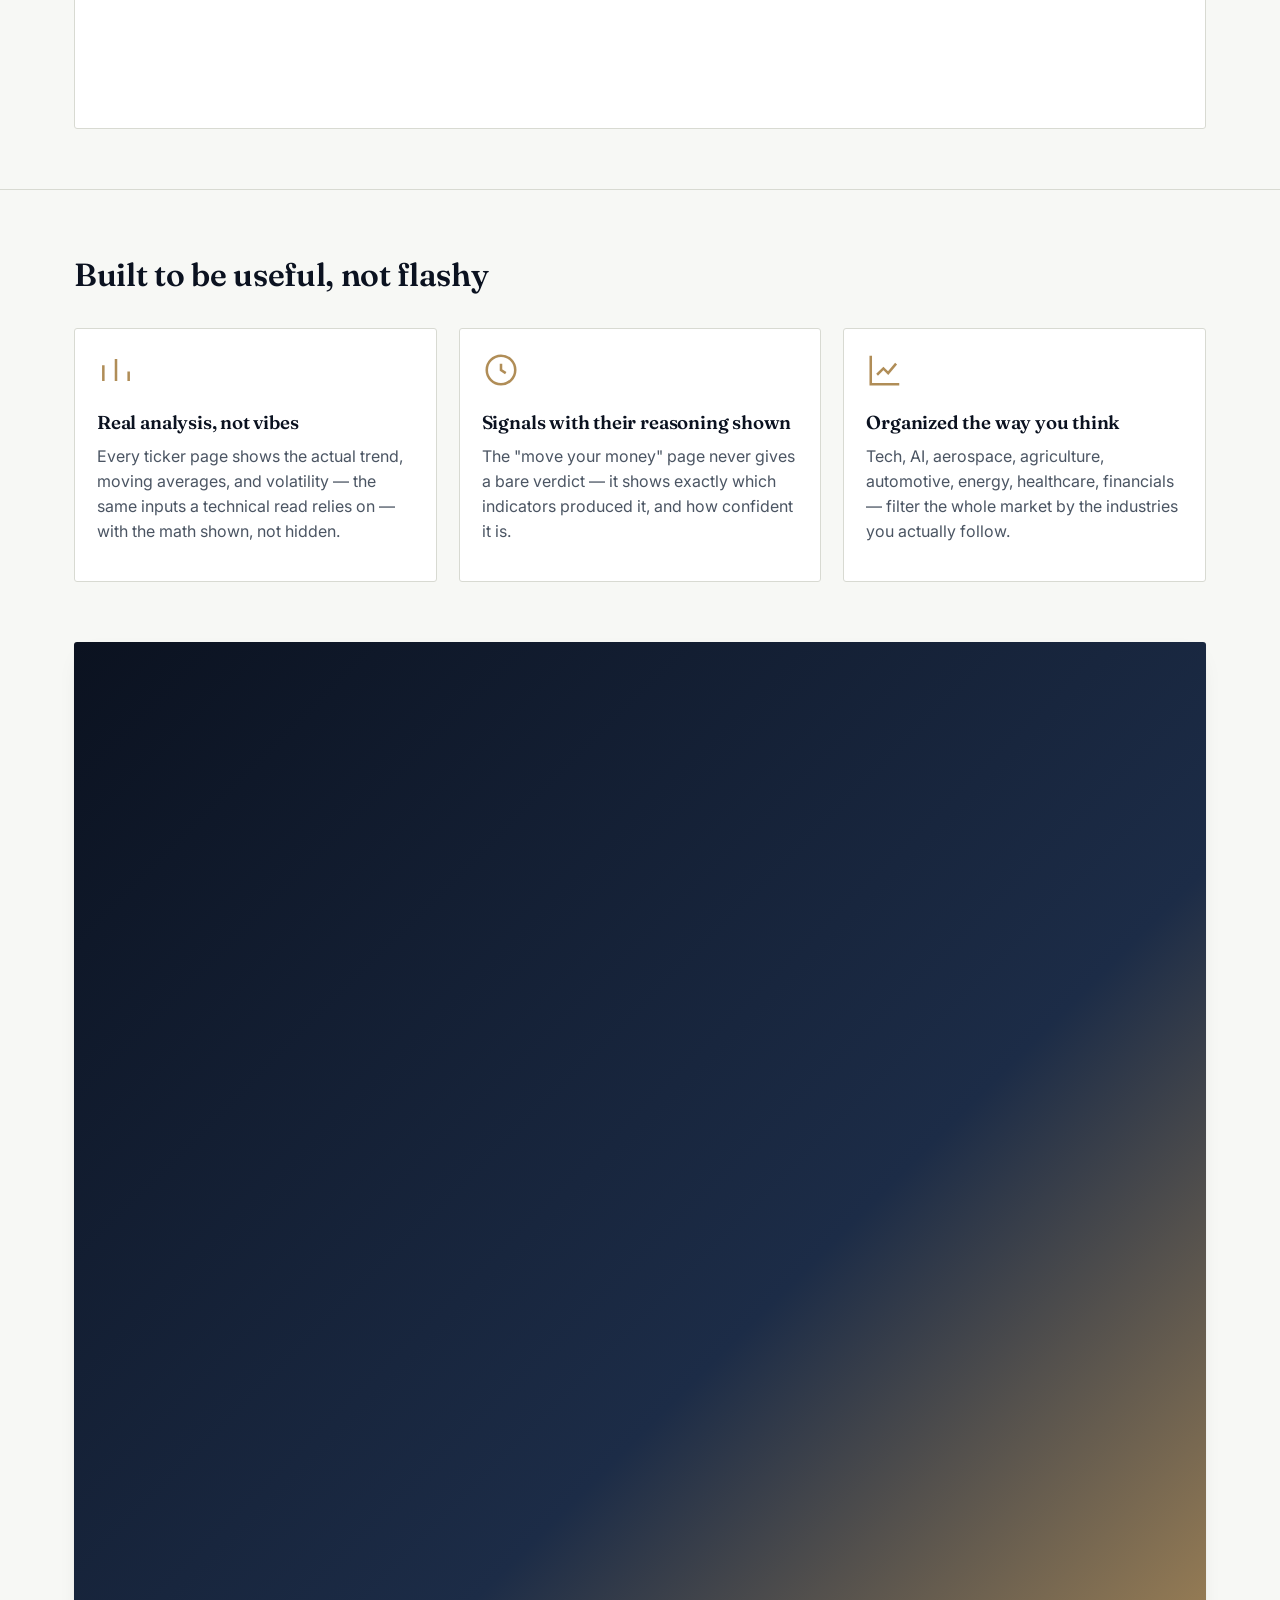
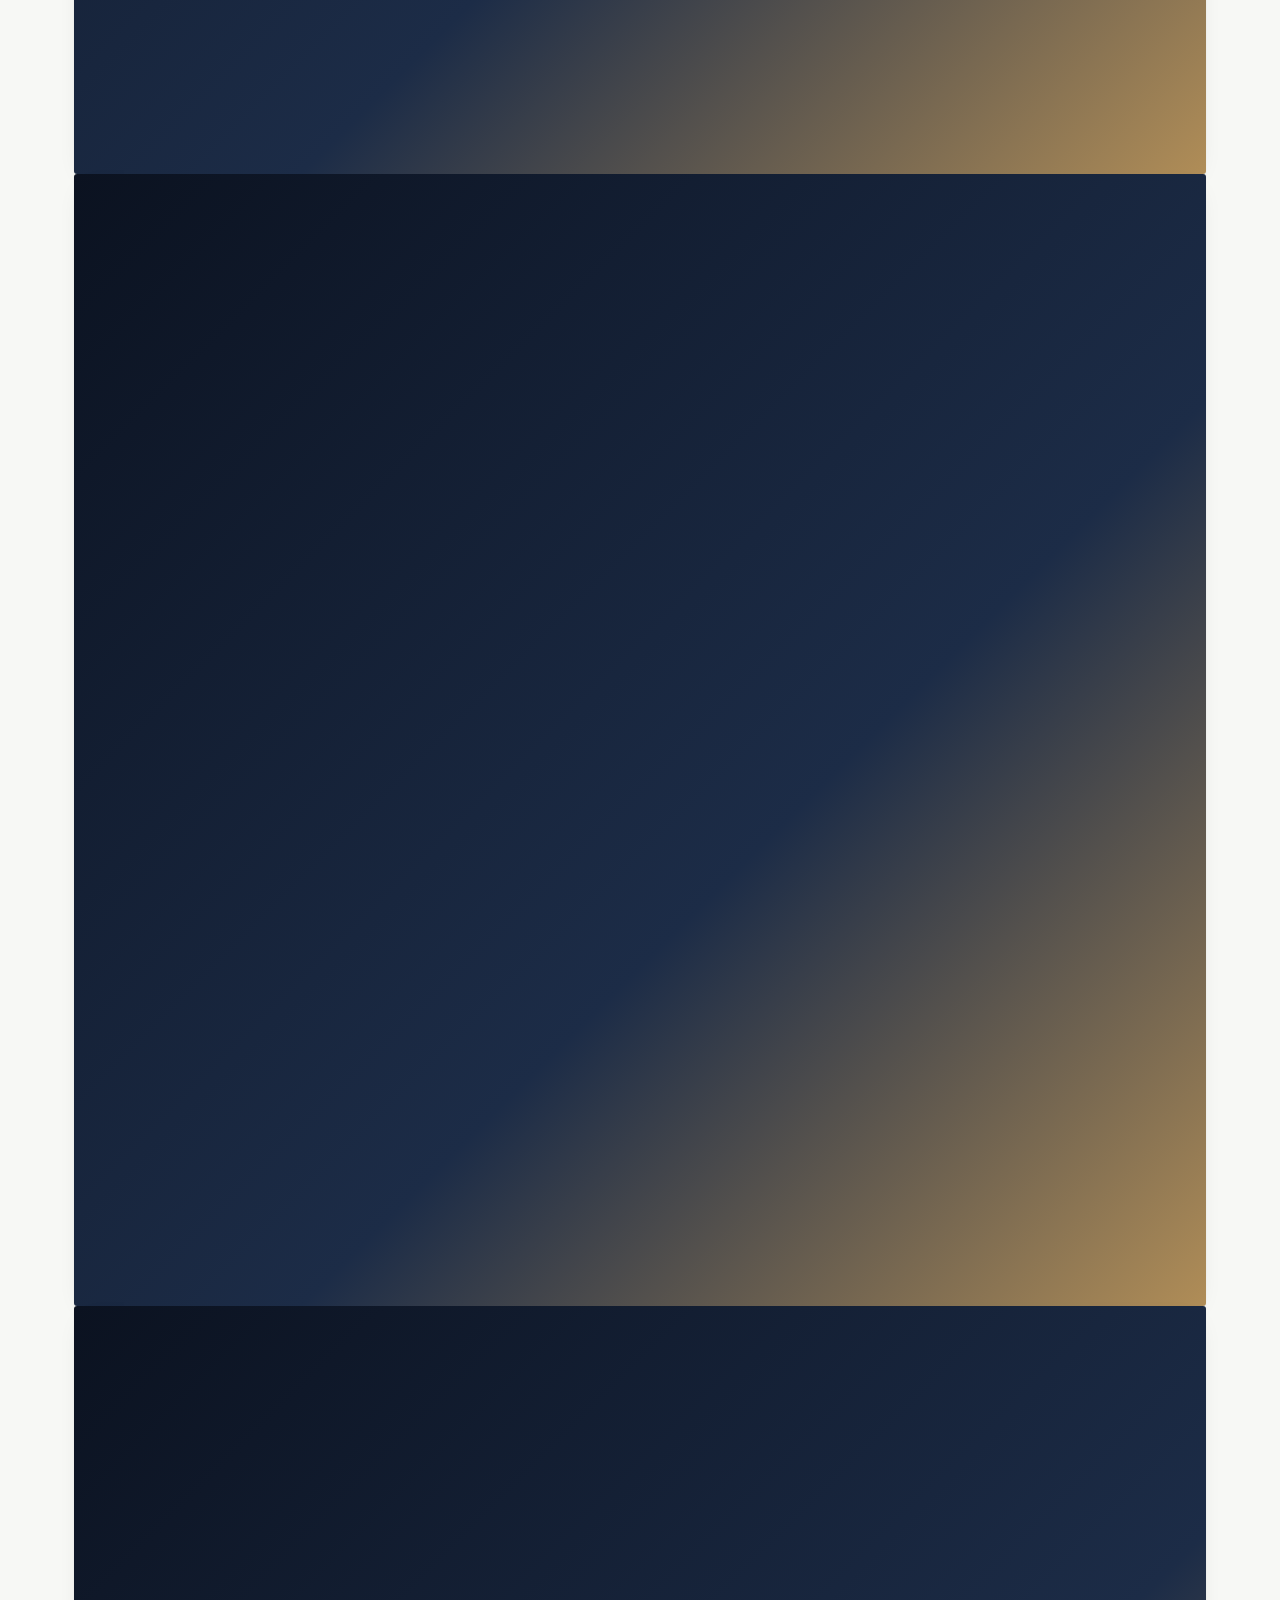
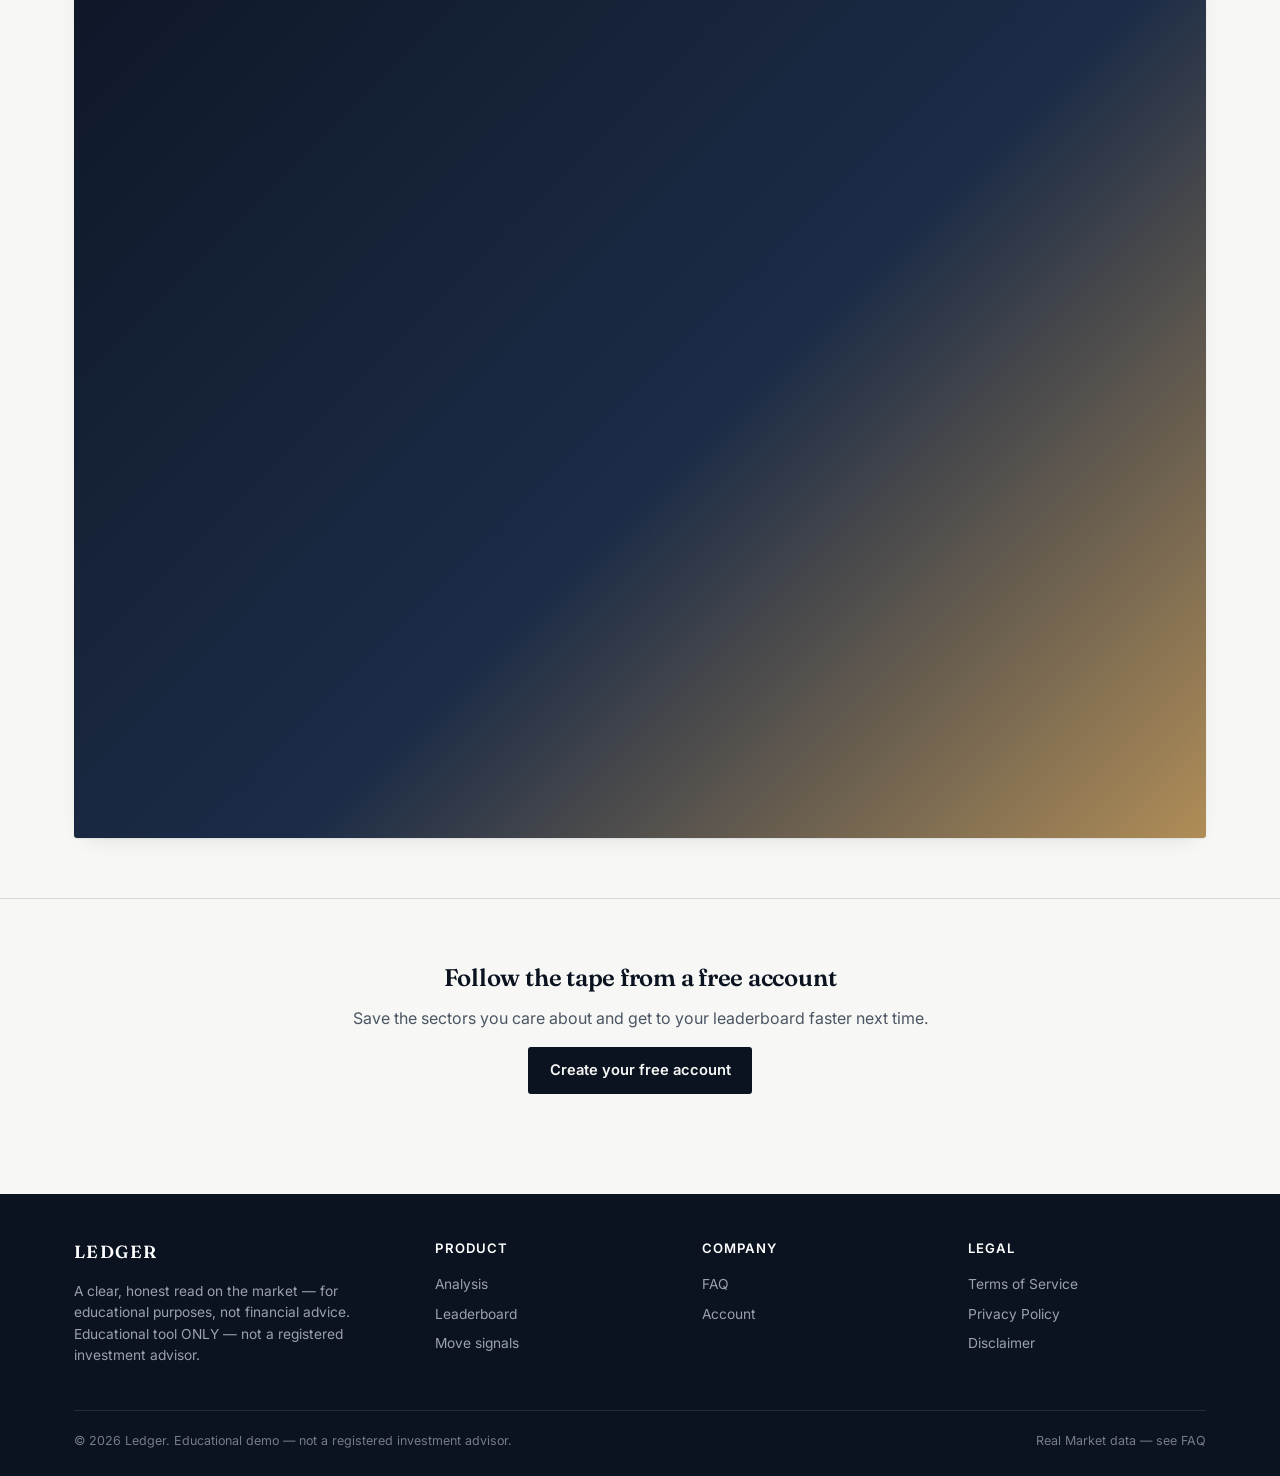
==== commit 726f037f: "Update index.html" ====
--- a/index.html
+++ b/index.html
@@ -4,6 +4,7 @@
 <meta charset="UTF-8">
 <meta name="viewport" content="width=device-width, initial-scale=1.0">
 <title>Ledger — Market analysis, signals &amp; sector intelligence</title>
+<link rel="icon" type="image/svg+xml" href="favicon.svg">
 <meta name="description" content="Ledger monitors the market across sectors, charts every move, and explains it in plain language.">
 <link rel="preconnect" href="https://fonts.googleapis.com">
 <link href="https://fonts.googleapis.com/css2?family=Fraunces:opsz,wght@9..144,500;9..144,600&family=Inter:wght@400;500;600;700&family=IBM+Plex+Mono:wght@400;500;600&display=swap" rel="stylesheet">
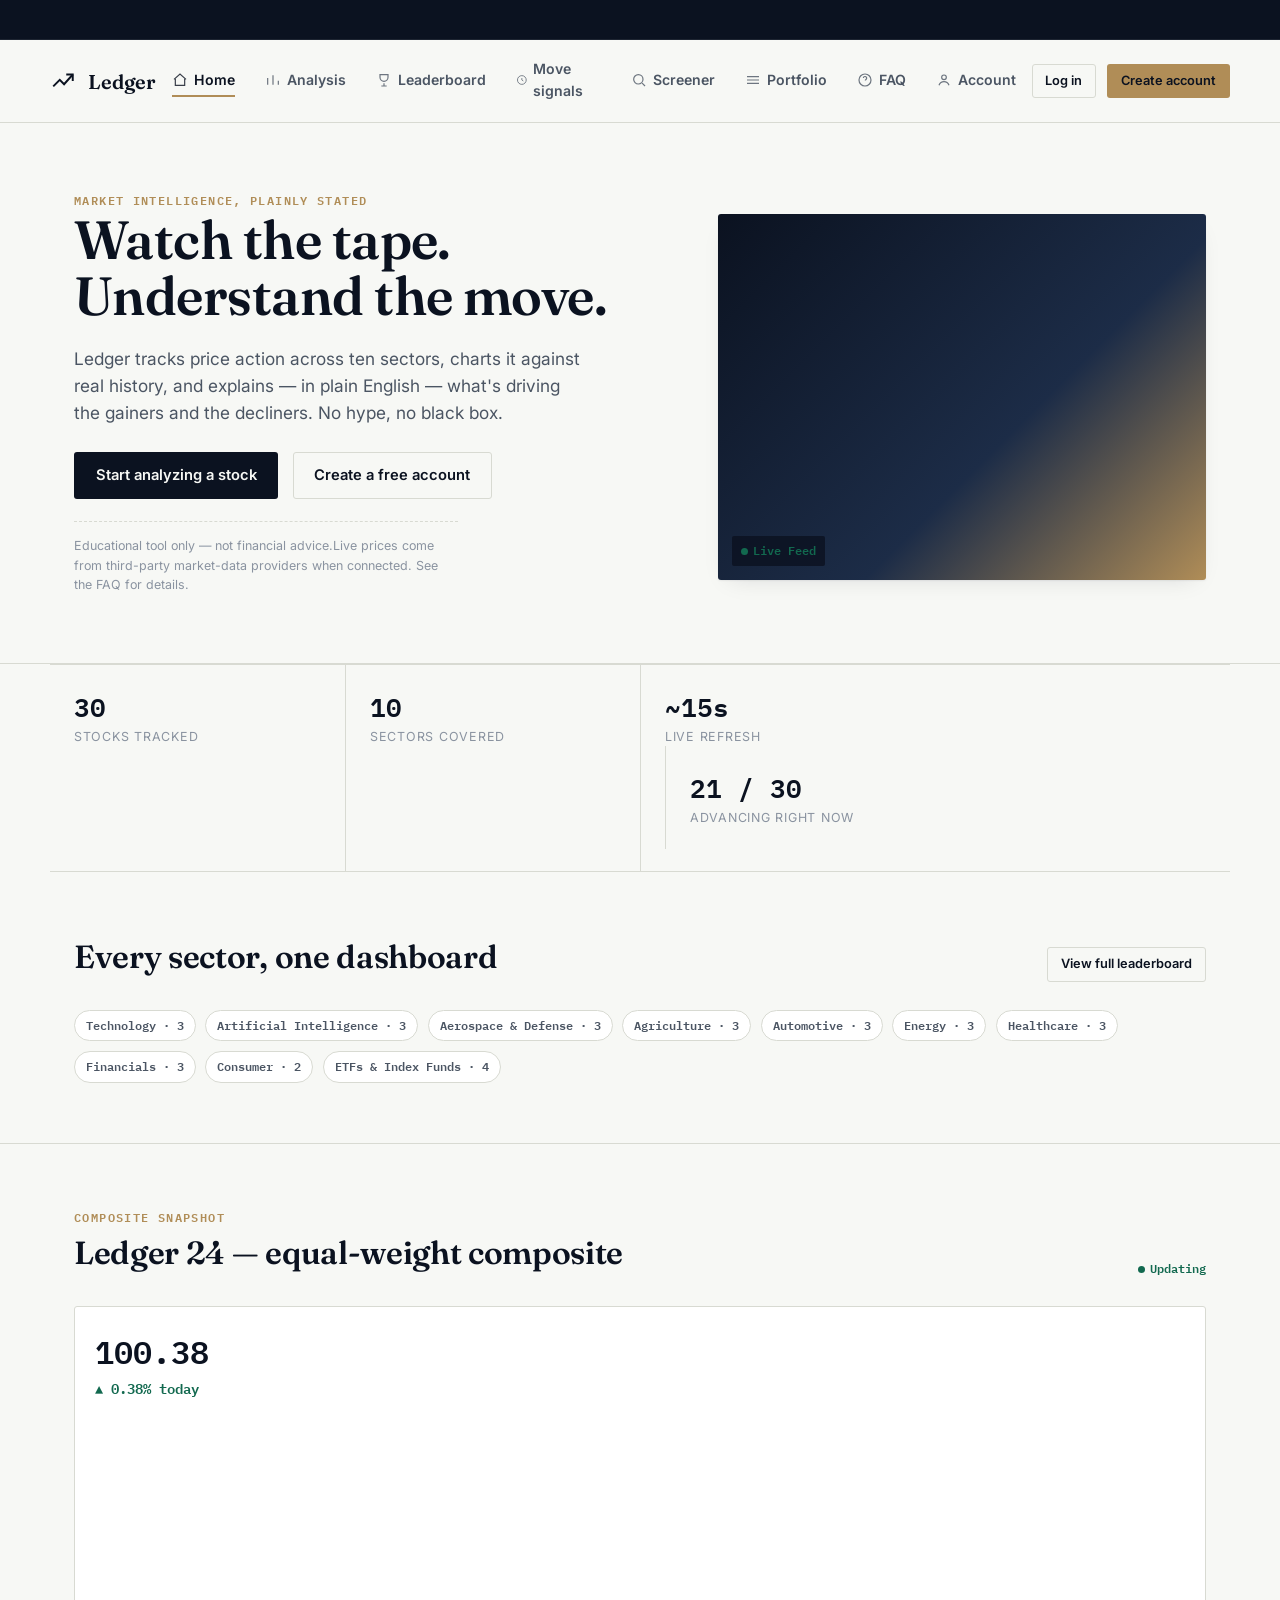
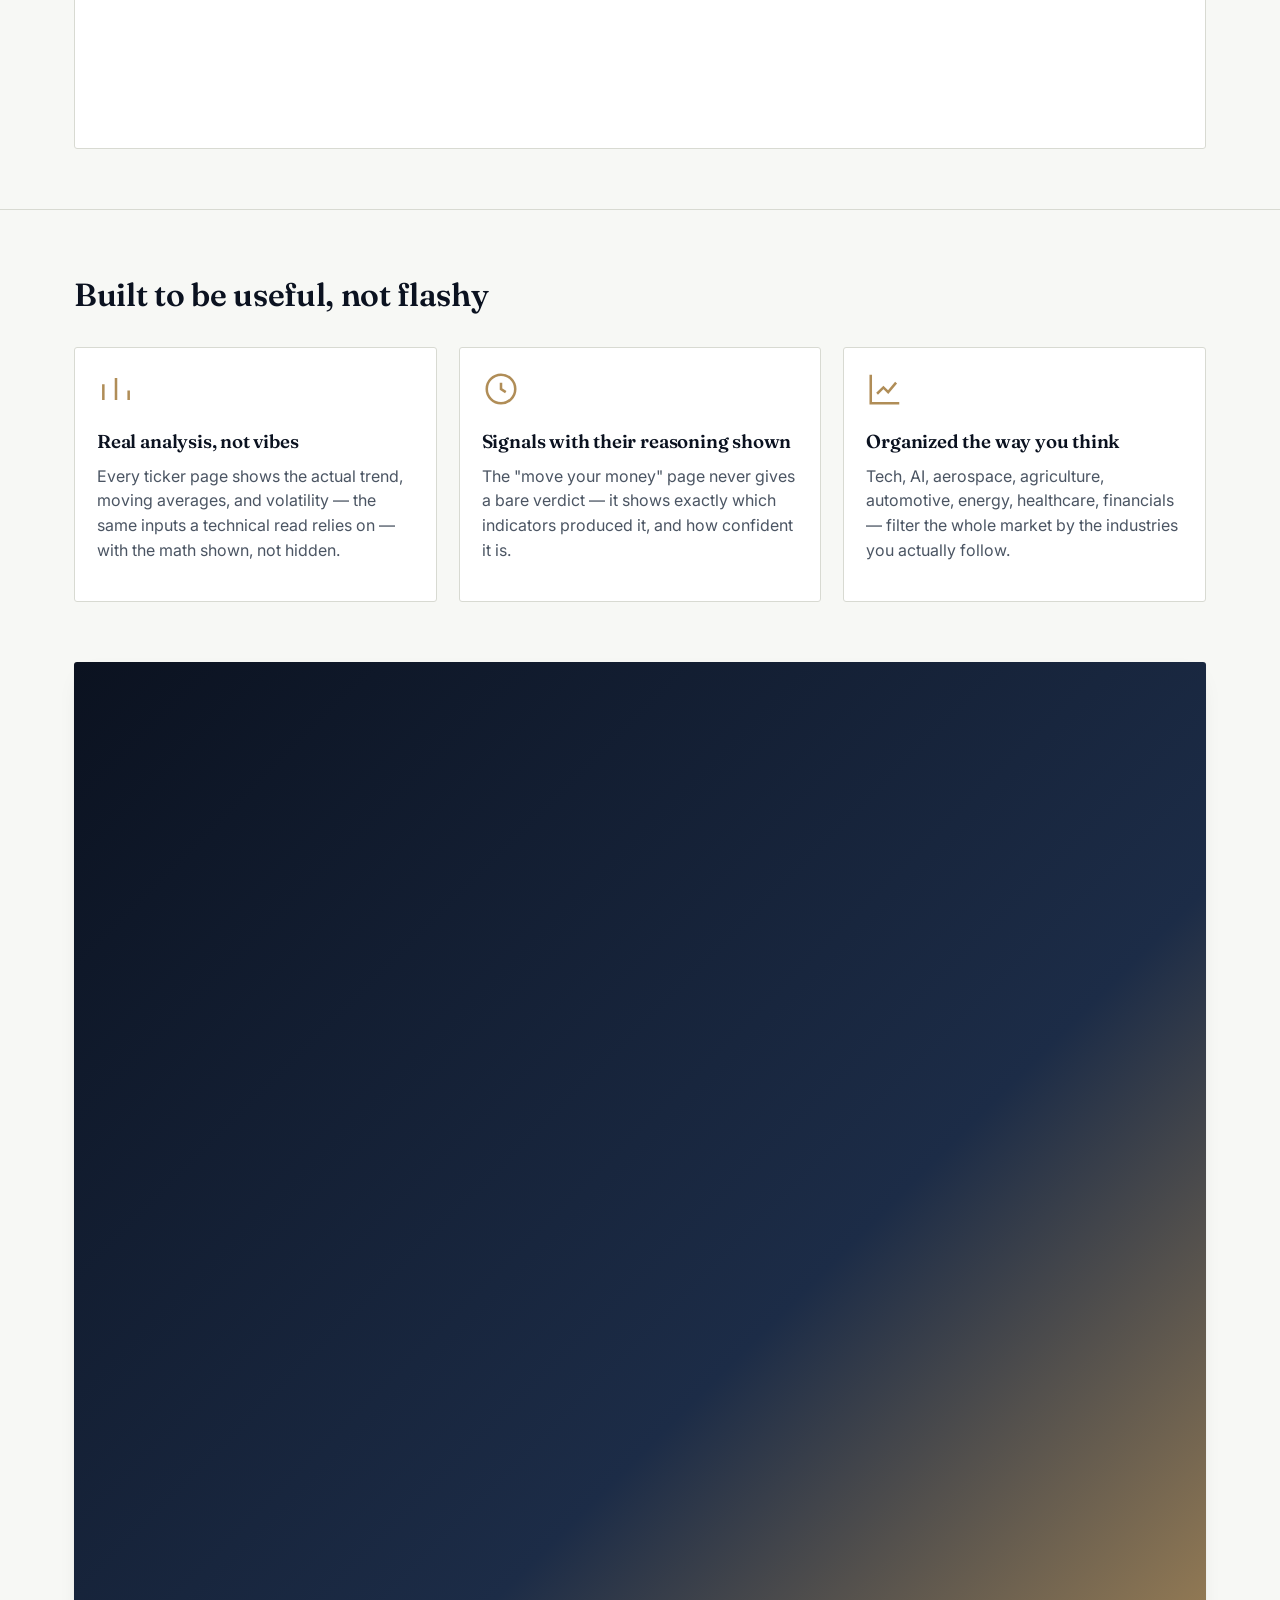
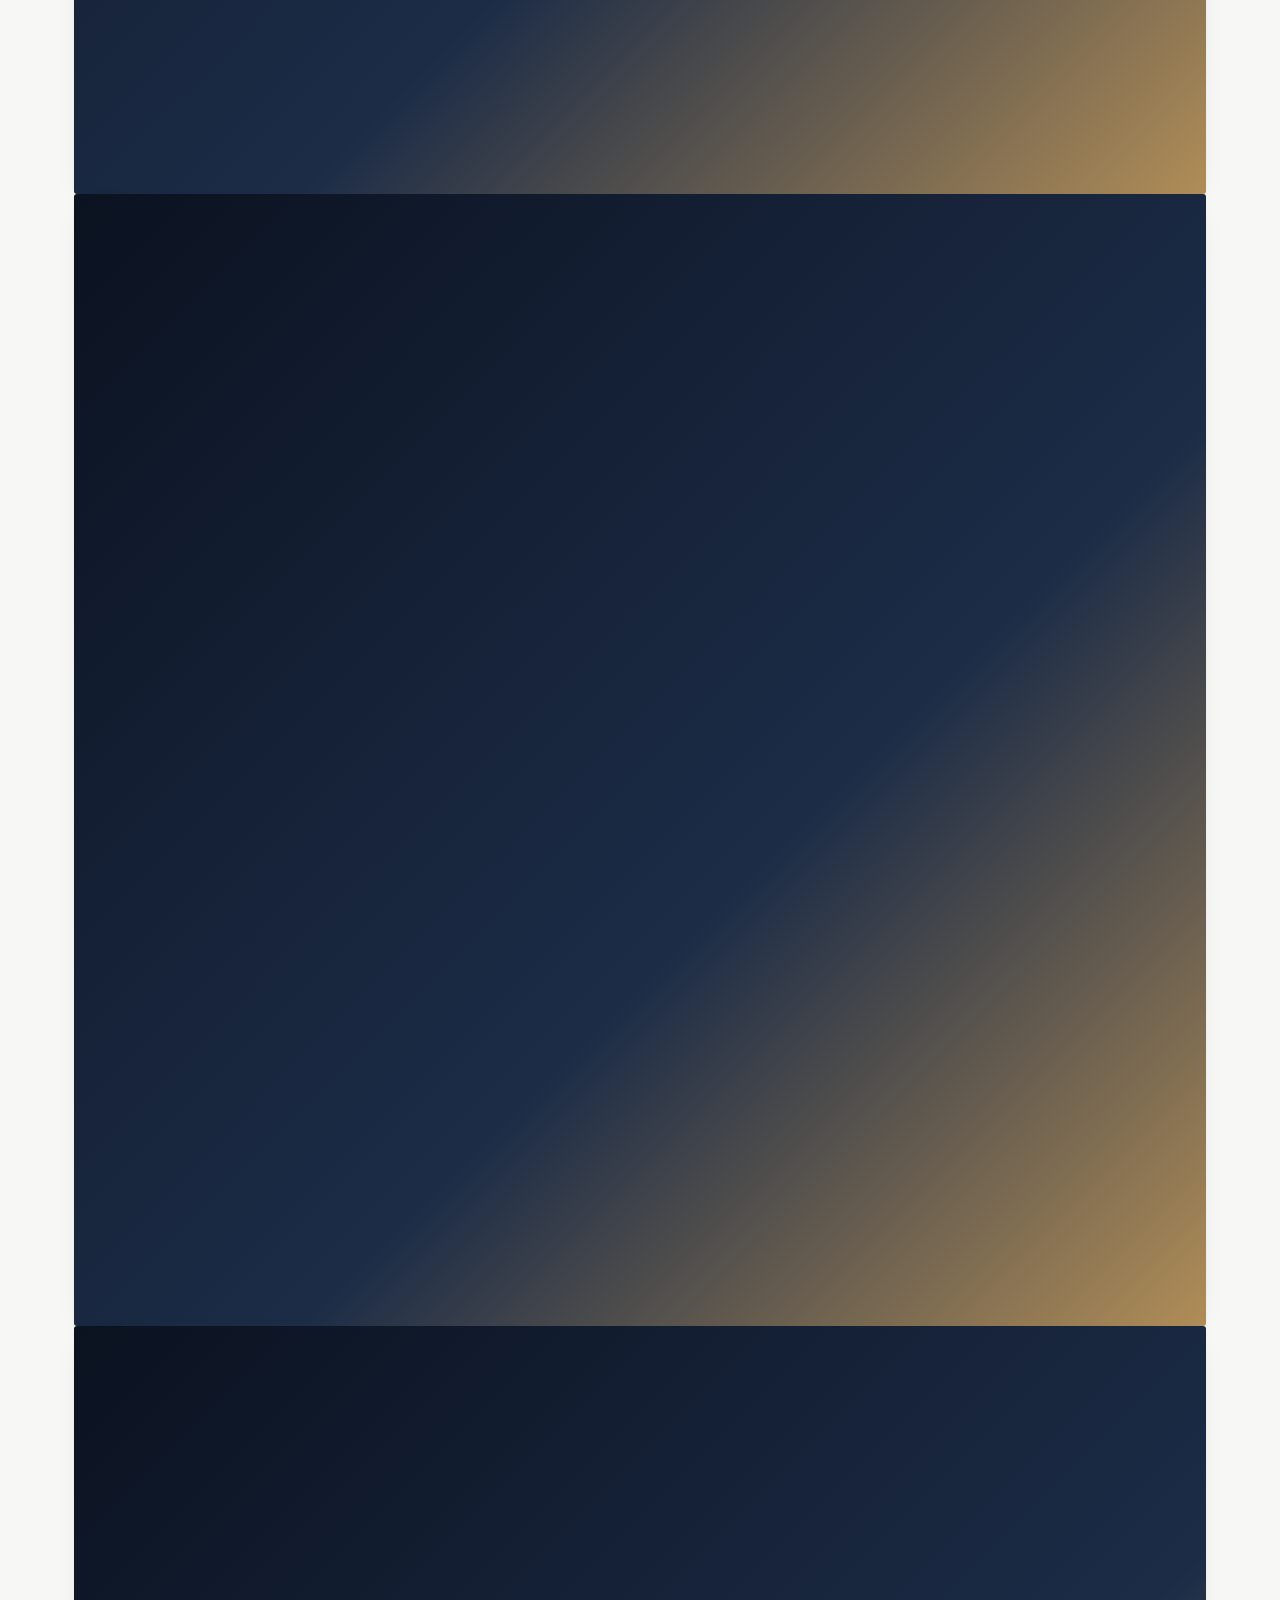
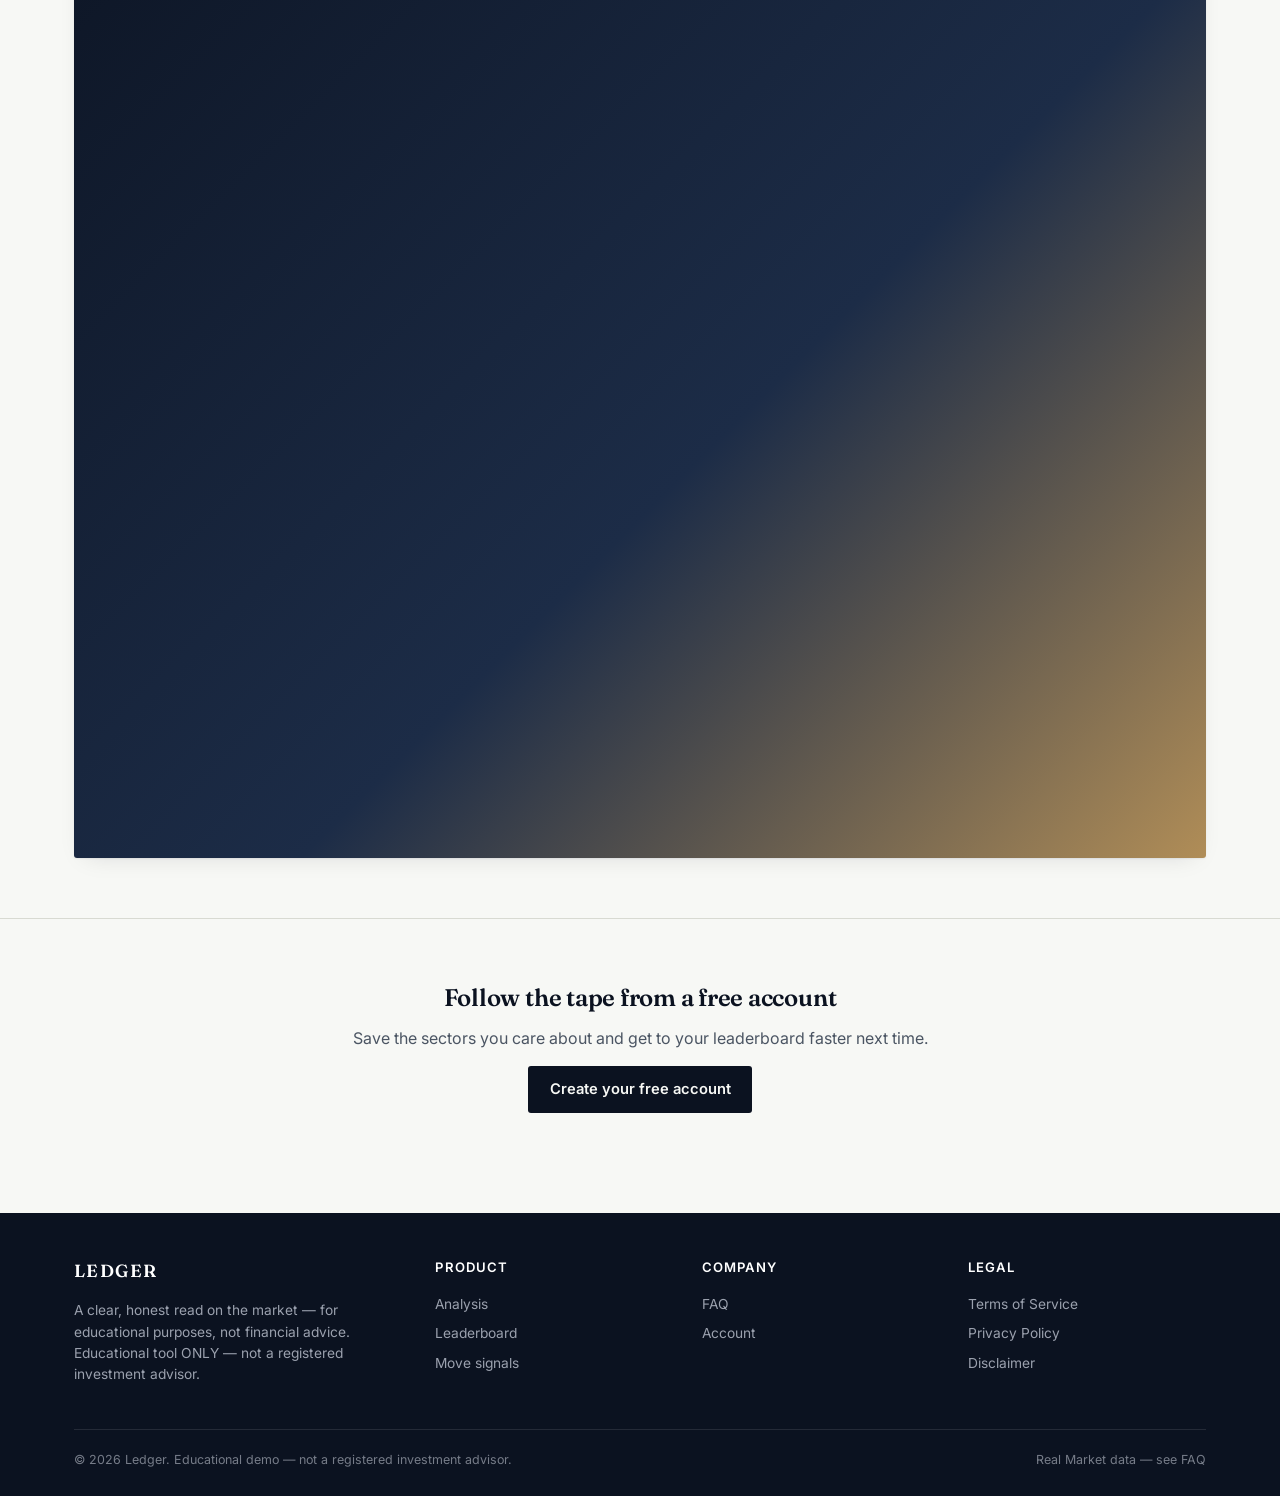
==== commit 5b37f053: "Update index.html" ====
--- a/index.html
+++ b/index.html
@@ -29,6 +29,8 @@
       <a href="analysis.html"><svg viewBox="0 0 24 24" fill="none" stroke="currentColor" stroke-width="1.8"><path d="M4 19V9M12 19V5M20 19v-6"/></svg>Analysis</a>
       <a href="leaderboard.html"><svg viewBox="0 0 24 24" fill="none" stroke="currentColor" stroke-width="1.8"><path d="M8 21h8M12 17v4M6 4h12v4a6 6 0 01-12 0V4z"/></svg>Leaderboard</a>
       <a href="signals.html"><svg viewBox="0 0 24 24" fill="none" stroke="currentColor" stroke-width="1.8"><circle cx="12" cy="12" r="9"/><path d="M12 8v4l3 2"/></svg>Move signals</a>
+      <a href="screener.html"><svg viewBox="0 0 24 24" fill="none" stroke="currentColor" stroke-width="1.8"><circle cx="11" cy="11" r="7"/><path d="M21 21l-4.3-4.3"/></svg>Screener</a>
+<a href="portfolio.html"><svg viewBox="0 0 24 24" fill="none" stroke="currentColor" stroke-width="1.8"><path d="M3 7h18M3 12h18M3 17h18"/></svg>Portfolio</a>
       <a href="faq.html"><svg viewBox="0 0 24 24" fill="none" stroke="currentColor" stroke-width="1.8"><circle cx="12" cy="12" r="9"/><path d="M9.5 9a2.5 2.5 0 015 .5c0 1.5-2 1.8-2 3.2M12 17h.01"/></svg>FAQ</a>
       <a href="account.html"><svg viewBox="0 0 24 24" fill="none" stroke="currentColor" stroke-width="1.8"><circle cx="12" cy="8" r="3.5"/><path d="M4.5 20c1.5-4 5-5.5 7.5-5.5s6 1.5 7.5 5.5"/></svg>Account</a>
     </nav>
